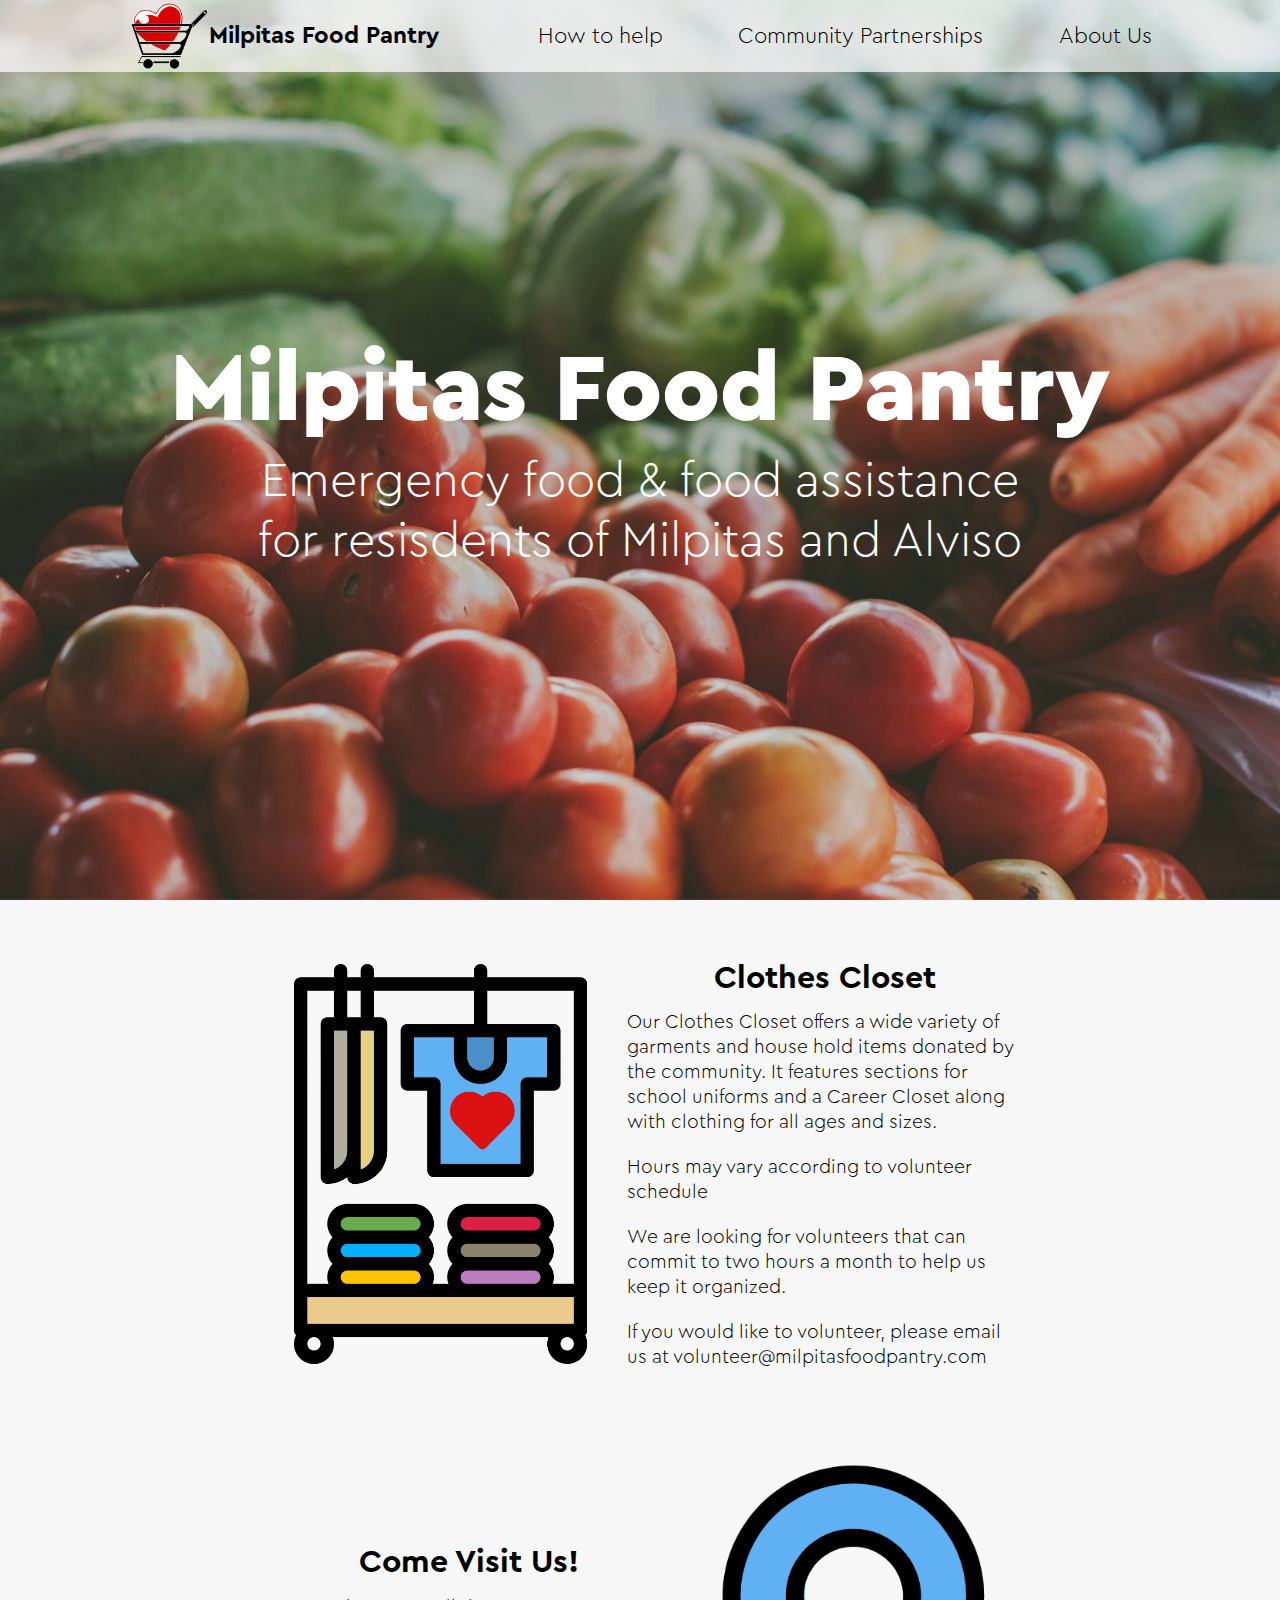
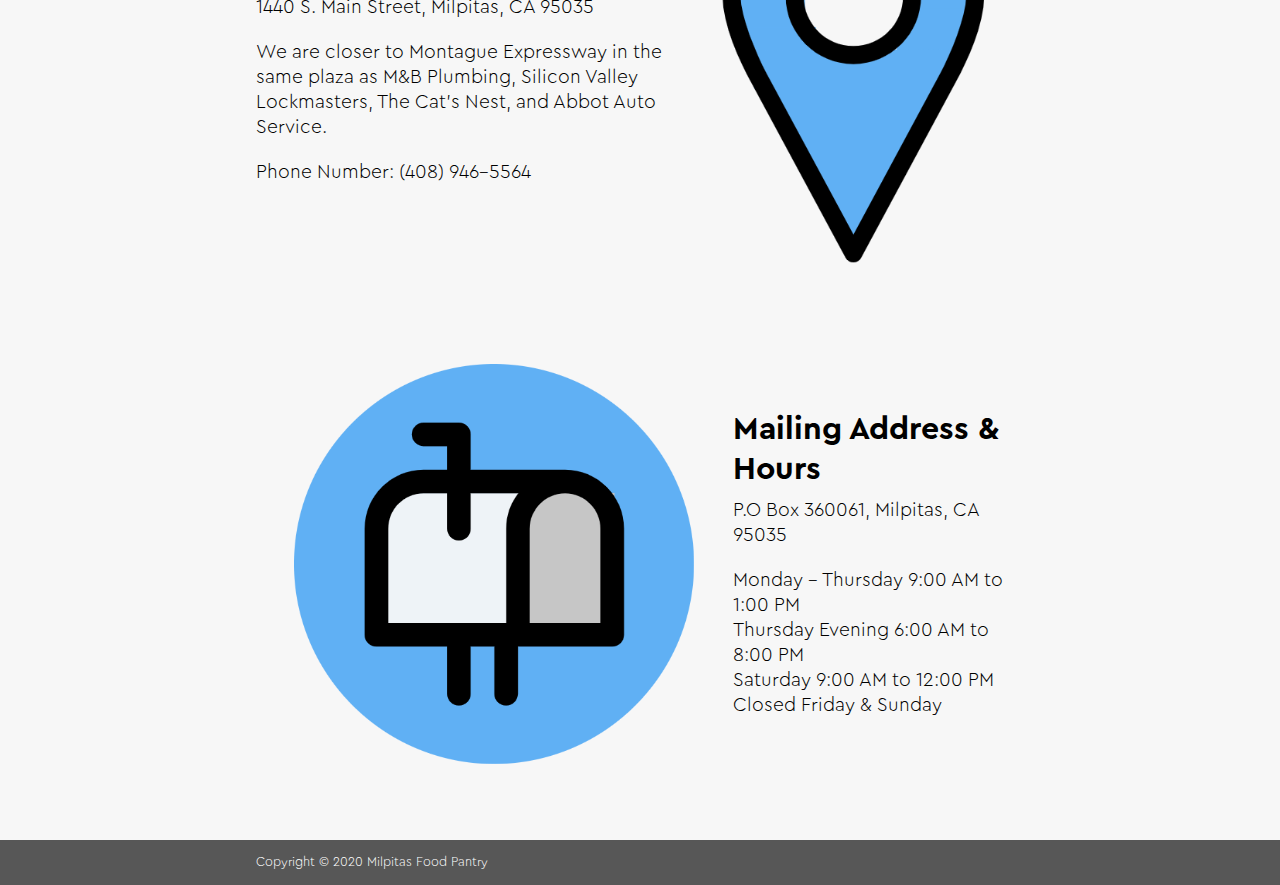
==== index.html @ e9c60dd5 "Add files via upload" ====
<!DOCTYPE html>
<html lang="en">
<head>
    <meta charset="UTF-8">
    <meta name="viewport" content="width=device-width, initial-scale=1.0">

    <!-- Custom CSS -->
    <link rel="stylesheet" href="css/master.css" type="text/css">
    <link rel="stylesheet" href="css/hero.css" type="text/css">
    <link rel="stylesheet" href="css/navbar.css" type="text/css">
    <link rel="stylesheet" href="css/info.css" type="text/css">
    <!-- Custom CSS-->

    <title>Milpitas Food Pantry</title>
</head>

<body>

    <!-- Navbar -->
    <nav>
        <div class="nav-item-container">
            <div class="logo">
                <a href="index.html">
                    <img src="icons/mfp-logo.png" alt="Milpitas Food Pantry Logo">
                    <h4>Milpitas Food Pantry</h4>
                </a>
            </div>
            <ul class="nav-links">
                <li><a href="pages/howtohelp.html">How to help</a></li>
                <li><a href="pages/community.html">Community Partnerships</a></li>
                <li><a href="pages/aboutus.html">About Us</a></li>
            </ul>
            <div class="burger">
                <div id="line1"></div>
                <div id="line2"></div>
                <div id="line3"></div>
            </div>
        </div>
    </nav>
    <!-- End Navbar -->

    <main>
        <!-- Start Hero Section -->
        <section id="heroHome" class="parallaxBG">
            <div class="heroInfo">
                <h1>Milpitas Food Pantry</h1>
                <p>Emergency food & food assistance for resisdents of Milpitas and Alviso</p>
            </div>
        </section>
        <!-- End Hero Section -->

        <!-- Start Info -->
        <section class="container">

            <!-- Clothes Closet -->
            <div class="subContainer">
                <img src="icons/clothes-closet.png" alt="Clothes Closet Icon" class="icon" id="ccicon">
                <div class="info-container">
                    <h2>Clothes Closet</h2>
                    <div class="infoGroup">
                        <p>Our Clothes Closet offers a wide variety of garments and house hold items donated by the community. It features sections for school uniforms and a Career Closet along with clothing for all ages and sizes.</p>
                        <br>
                        <p>Hours may vary according to volunteer schedule</p>
                        <br>
                        <p>We are looking for volunteers that can commit to two hours a month to help us keep it organized.</p>
                        <br>
                        <p>If you would like to volunteer, please email us at volunteer@milpitasfoodpantry.com</p>
                    </div>
                </div>
            </div>

            <!-- Come Visit Us! -->
            <div class="subContainer" id="reverseOrder">
                <div class="info-container">
                    <h2>Come Visit Us!</h2>
                    <div class="infoGroup">
                        <p>1440 S. Main Street, Milpitas, CA 95035</p>
                        <br>
                        <p>We are closer to Montague Expressway in the same plaza as M&B Plumbing, Silicon Valley Lockmasters, The Cat's Nest, and Abbot Auto Service.</p>
                        <br>
                        <p>Phone Number: (408) 946-5564</p>
                    </div>
                </div>
                <img src="icons/mapPointer.png" alt="map pointer icon" class="icon" id="mpicon">
            </div>

            <!-- Mailing Address & Hours -->
            <div class="subContainer">
                <img src="icons/mailbox.png" alt="mailbox icon" class="icon" id="mbicon">
                <div class="info-container">
                    <h2 class="leftAlign">Mailing Address & Hours</h2>
                    <div class="infoGroup">
                        <p>P.O Box 360061, Milpitas, CA 95035</p>
                        <br>
                        <p>Monday - Thursday 9:00 AM to 1:00 PM</p>
                        <p>Thursday Evening 6:00 AM to 8:00 PM</p>
                        <p>Saturday 9:00 AM to 12:00 PM</p>
                        <p>Closed Friday & Sunday</p>
                    </div>
                </div>
            </div>
        </section>


         <!-- End Info-->
    </main>

    <!-- Start Footer -->
    <footer>
        <div>
            <p>Copyright &copy; 2020 Milpitas Food Pantry</p>
        </div>
    </footer>
    <!-- End Footer -->

    <script src="js/app.js"></script>
</body>

</html>
---- css/master.css ----
@font-face {
    font-family: "Cera Pro";
    src: url("Fonts/Cera\ Pro\ Medium.otf");
}

@font-face {
    font-family: "Cera Pro Bold";
    src: url("Fonts/Cera\ Pro\ Bold.otf");
}

@font-face {
    font-family: "Cera Pro Black";
    src: url("Fonts/Cera\ Pro\ Black.otf");
}

@font-face {
    font-family: "Cera Pro Light";
    src: url("Fonts/Cera\ Pro\ Light.otf");
}

@import url('https://fonts.googleapis.com/css2?family=Montserrat&display=swap');

* {
    margin: 0;
    padding: 0;
    box-sizing: border-box;
}

body {
    background-color: #F7F7F7;
    max-width: 100vw;
    font-family: 'Cera Pro Light', sans-serif;
}

.container {
    width: 60%;
    display: block;
    margin: auto;
    margin-top: 2%;
    justify-content: space-between;
}

.subContainer {
    margin-top: 3%;
    display: flex;
}

.info-container .leftAlign {
    text-align: left;
}

/* FOOTER */
footer {
    color: white;
    background-color: #575757;
    margin-top: 3%;
    height: 5vh;
}

footer div {
    width: 60%;
    margin: auto;
    display: flex;
    justify-content: space-between;
    align-items: center;
    height: 100%;
    font-size: 1vw;
}

@media screen and (max-width: 1024px) { 
    footer {
        margin-top: 5%;
    }
    footer div {
        width: 80%;
        font-size: 2vw;
    }
}
---- css/hero.css ----
/* HERO SECTION STYLING */

/* HOME PAGE */
#heroHome {
    background-image: url("../images/homeDark.jpg");
    display: flex;
    flex-direction: column;
    justify-content: center;
    align-items: center;
}

/* HOW TO HELP */
#heroHTH {
    background-image: url("../images/hth.jpg");
    display: flex;
    flex-direction: column;
    justify-content: center;
    align-items: center;
}

/* COMMUNITY PARTNERSHIPS */
#heroCP {
    background-image: url("../images/community.jpg");
    display: flex;
    flex-direction: column;
    justify-content: center;
    align-items: center;
}

/* ABOUT US */
#heroAbout {
    background-image: url("../images/about-us.jpg");
    display: flex;
    flex-direction: column;
    justify-content: center;
    align-items: center;
}

.parallaxBG {
    min-height: 100vh;
    background-position: center;
    background-attachment: fixed;
    background-size: cover;
}

.heroInfo {
    color: white;
    text-align: center;
}

.heroInfo h1 {
    font-family: 'Cera Pro Black';
    font-size: 96px;
}

.heroInfo p {
    font-family: 'Cera Pro Light';
    font-size: 48px;
    width: 60%;
    margin: auto;
}

.heroInfo .singleLine {
    width: 100%;
}

/* RESPONSIVE HERO SECTION */

/* For Tablets */
@media screen and (max-width: 1024px) { 
    .heroInfo h1 {
        font-size: 84px;
    }

    .heroInfo p {
        margin: auto;
        width: 80%;
        font-size: 48px;
    }
}

@media screen and (max-width: 768px) { 
    .heroInfo h1 {
        font-size: 48px;
    }

    .heroInfo p {
        font-size: 26px;
    }
}
/* END RESPONSIVE HERO SECTION*/

/* END HERO SECTION SYLING */
---- css/navbar.css ----
/* Navbar Styling */
nav {
    background-color: rgba(255, 255, 255, 0.70);
    position: absolute;
    width: 100vw;
    font-family: 'Cera Pro Bold', sans-serif;
}

.nav-item-container {
    width: 80%;
    display: flex;
    justify-content: space-between;
    align-items: center;
    min-height: 8vh;
    margin: auto;
}

.logo {
    display: flex;
    align-items: center;
}

.logo img{
    height: 70px;
}

.logo a {
    color: black;
    text-decoration: none;
    display: flex;
    align-items: center;
}

.logo h4 {
    font-size: 24px;
    font-weight: 700;
}

.nav-links {
    display: flex;
    justify-content: space-between;
    width: 35%;
    font-size: 22px;
    font-family: 'Cera Pro Light', sans-serif;
}

.nav-links li{
    list-style: none;
}

.nav-links a {
    color: black;
    text-decoration: none;
}

/* END OF NAV BAR STYLING */

/* BURGER MENU STYLING*/
.burger {
    display: none;
    cursor: pointer;
}

.burger div {
    width: 25px;
    height: 3px;
    background-color: black;
    margin: 5px;
    transition: all 0.3s ease;
}
/* END OF BURGER MENU STYLING */

/* RESPONSIVE NAV BAR STYLING*/
/* For Keeping Spacing Between Links*/
@media screen and (max-width: 1700px) { 
    .nav-links {
        width: 60%;
    }
}

/* For Tablets */
@media screen and (max-width: 1024px) { 
    body {
        overflow-x: hidden;
    }
    .nav-item-container {
        width: 90%;
    }
    .logo img {
        height: 60px;
    }
    .logo h4 {
        font-size: 30px;
    }
    .nav-links {
        position: fixed;
        right: 0;
        height: 92vh;
        top: 8vh;
        display: flex;
        width: 60%;
        flex-direction: column;
        justify-content: space-around;
        align-items: center;
        transform: translateX(100%);
        transition: transform 0.3s ease-in;
        background-color: rgba(255, 255, 255, 0.80);
    }
    .nav-links li {
        text-align: center;
        font-size: 36px;
        opacity: 0;
    }
    .burger {
        display: block;
    }
}

/* For phones*/
@media screen and (max-width: 768px) { 
    .logo img {
        height: 30px;
    }
    .logo h4 {
        font-size: 18px;
    }
    .nav-links li {
        font-size: 24px;
    }
}

/* END OF RESPONSIVE NAV BAR STYLING*/

/* FOR BURGER ANIMATIONS */
.nav-active {
    transform: translateX(0);
}

@keyframes navLinkFade {
    from {
        opacity: 0;
        transform: translateX(50px);
    }
    to {
        opacity: 1;
        transform: translateX(0);
    }
}

.toggle #line1 {
    transform: rotate(-45deg) translate(-5px, 6px);
}
.toggle #line2 {
    opacity: 0;
}
.toggle #line3 {
    transform: rotate(45deg) translate(-5px, -6px);
}
/* END OF BURGER ANIMATIONS */
---- css/info.css ----
/* START INFO STYLING */
.icon{
    height: 400px;
    margin: 5%;
}
.info-container {
    display: flex;
    flex-direction: column;
    justify-content: center;
    margin: auto;
    width: 60%;
    flex: 1;
}
.info-container h2 {
    text-align: center;
    font-size: 2.5vw;
    font-family: 'Cera Pro Bold', sans-serif;
    margin-bottom: 3%;
}
.info-container p {
    font-size: 1.5vw;
}

.infoGroup a {
    color: black;
    text-decoration: none;
    font-size: 1.5vw;
}

#leftAlign {
    text-align: left;
}

/* END INFO STYLING */

/* RESPONSIVE ICONS AND LAYOUT */
@media screen and (max-width: 1024px) { 
    .container {
        width: 80%;
    }
    .subContainer {
        flex-direction: column;
        width: 100%;
        margin-top: 5vh;
        justify-content: center;
        align-items: center;
    }
    .info-container .leftAlign {
        text-align: center;
    }
    #reverseOrder {
        flex-direction: column-reverse;
    }
    .info-container {
        width: 100%;
    }
    .info-container h2 {
        font-size: 6vw;
        width: 100%;
    }
    .info-container p, .infoGroup a {
        font-size: 3vw;
    }
    #ccicon {
        height: auto;
        width: 40%;
    }
    #mpicon {
        height: auto;
        width: 30%;
    }
    #mbicon {
        height: auto;
        width: 45%;
    }
}

@media screen and (max-width: 768px) { 
    .info-container h2 {
        font-size: 8vw;
    }
    .info-container p, .infoGroup a {
        font-size: 4vw;
    }
    #ccicon {
        height: auto;
        width: 50%;
    }
}
/* END RESPONSIVE ICONS AND LAYOUT */
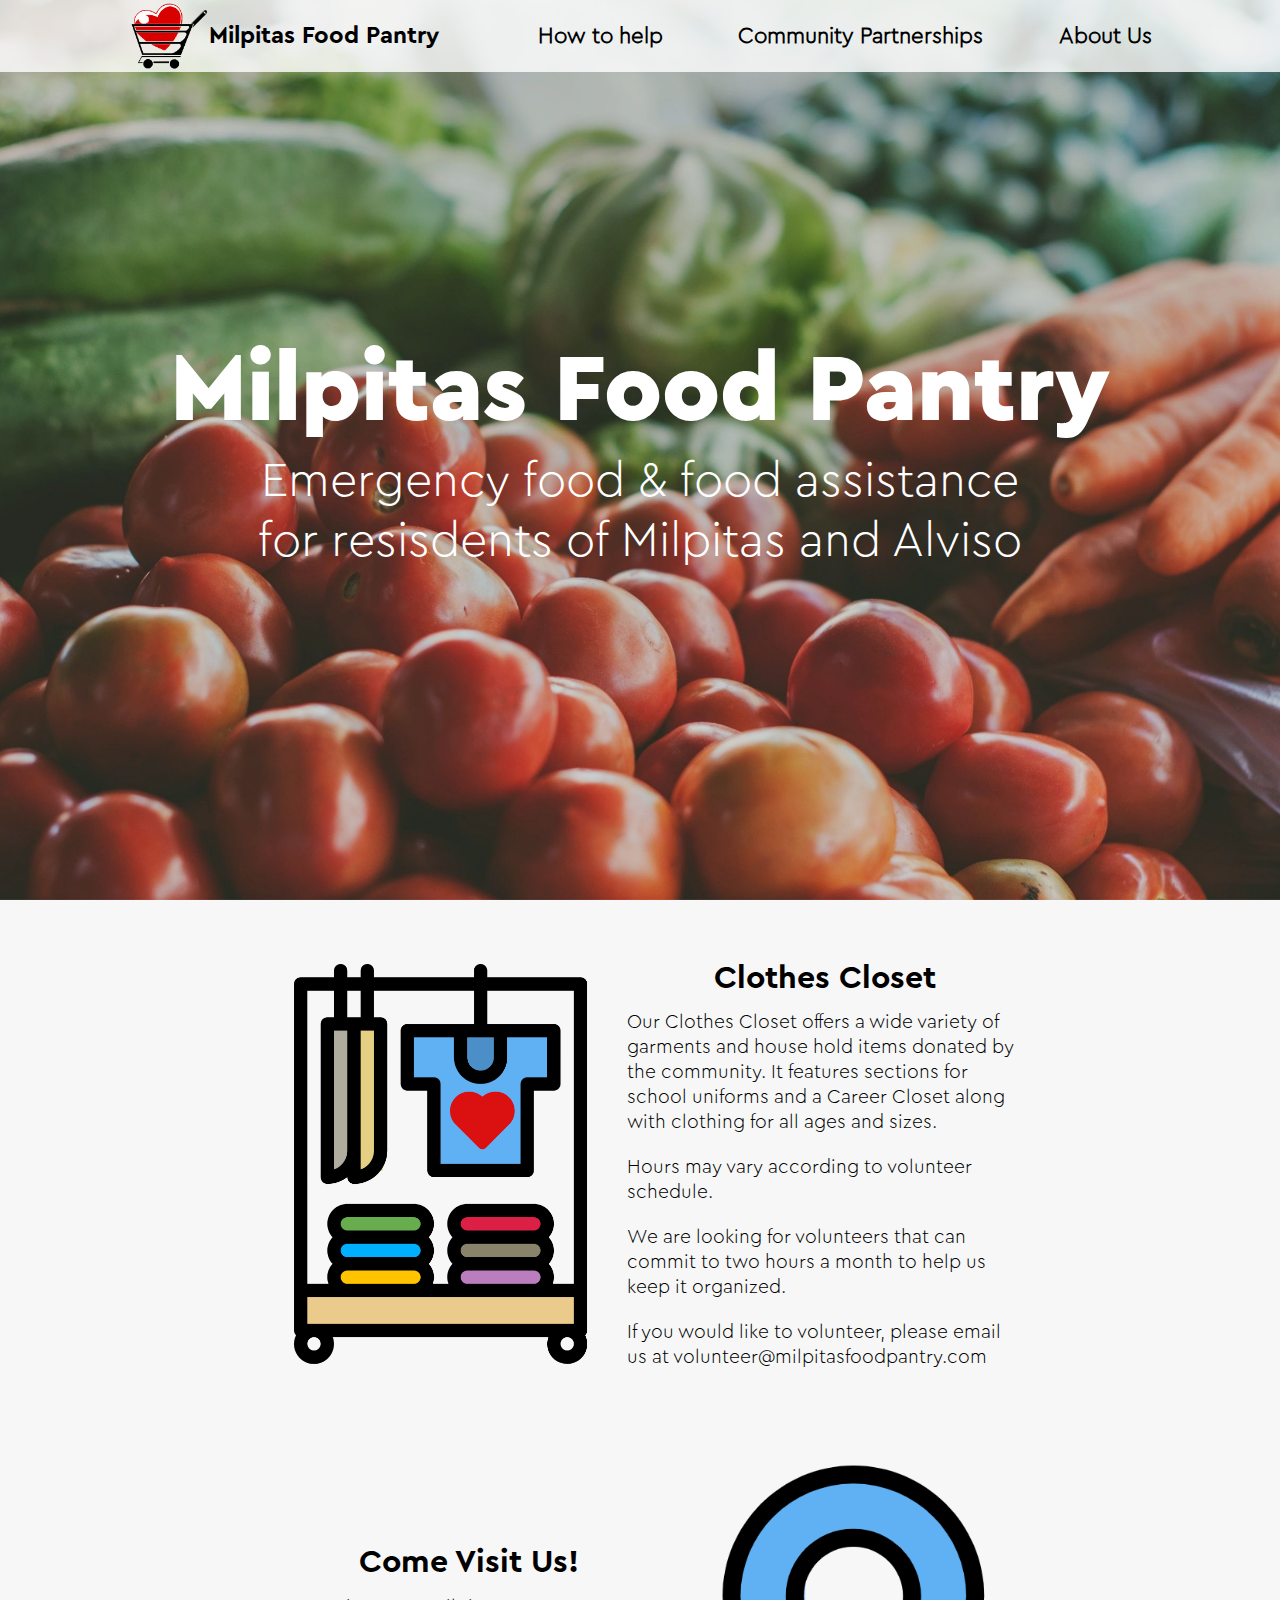
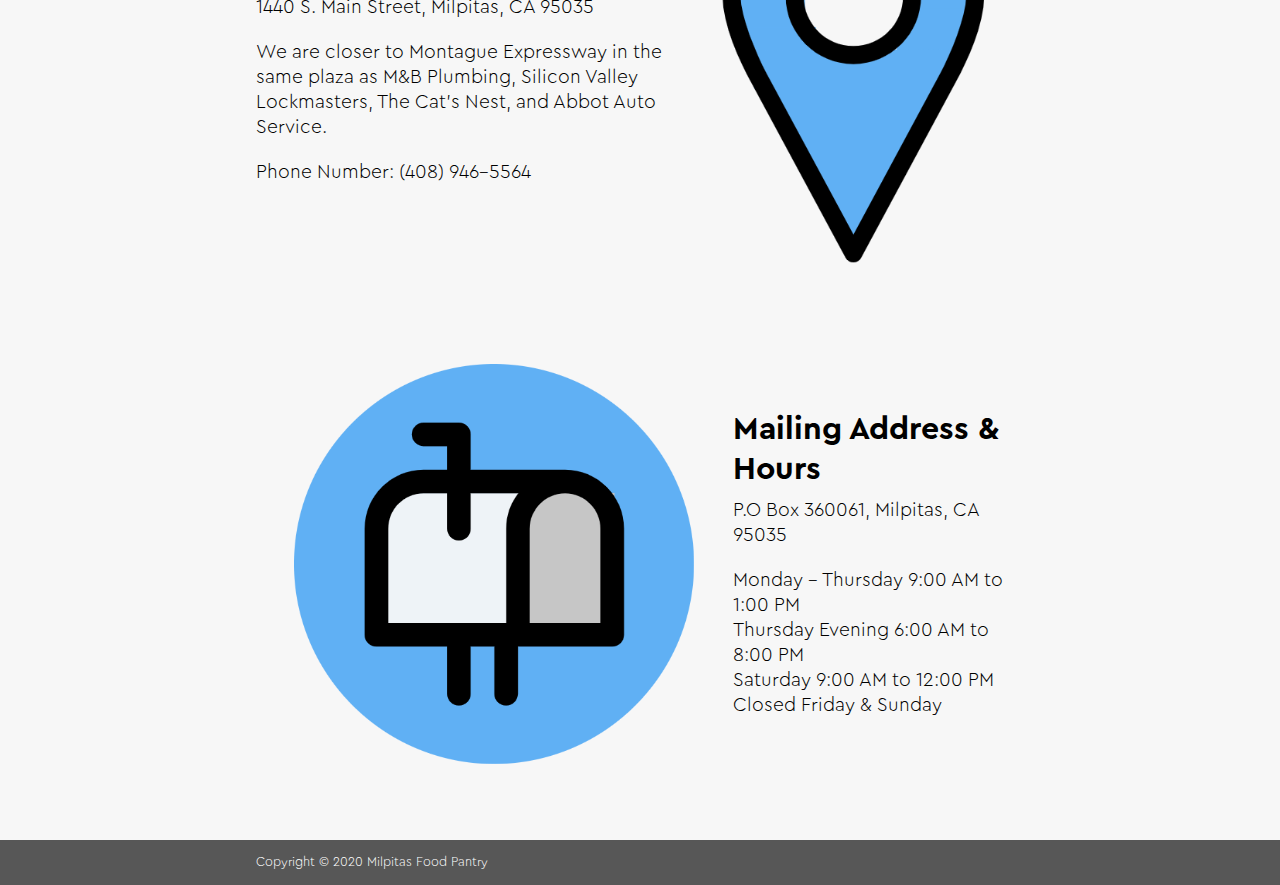
==== commit ee6ee61c: "fixed spelling errors" ====
--- a/index.html
+++ b/index.html
@@ -10,6 +10,8 @@
     <link rel="stylesheet" href="css/navbar.css" type="text/css">
     <link rel="stylesheet" href="css/info.css" type="text/css">
     <!-- Custom CSS-->
+
+    <link rel="shortcut icon" type="image/png" href="icons/mfp-logo.png"/>
 
     <title>Milpitas Food Pantry</title>
 </head>
@@ -60,7 +62,7 @@
                     <div class="infoGroup">
                         <p>Our Clothes Closet offers a wide variety of garments and house hold items donated by the community. It features sections for school uniforms and a Career Closet along with clothing for all ages and sizes.</p>
                         <br>
-                        <p>Hours may vary according to volunteer schedule</p>
+                        <p>Hours may vary according to volunteer schedule.</p>
                         <br>
                         <p>We are looking for volunteers that can commit to two hours a month to help us keep it organized.</p>
                         <br>
--- a/css/master.css
+++ b/css/master.css
@@ -26,10 +26,15 @@
     box-sizing: border-box;
 }
 
+html, body {
+    overflow-x: hidden;
+}
+
 body {
     background-color: #F7F7F7;
     max-width: 100vw;
     font-family: 'Cera Pro Light', sans-serif;
+    /* overflow-x: hidden; */
 }
 
 .container {
@@ -73,6 +78,6 @@
     }
     footer div {
         width: 80%;
-        font-size: 2vw;
+        font-size: 3vw;
     }
 }--- a/css/hero.css
+++ b/css/hero.css
@@ -87,6 +87,10 @@
     .heroInfo p {
         font-size: 26px;
     }
+
+    #heroAbout {
+        background-position: 75% 50%;
+    }
 }
 /* END RESPONSIVE HERO SECTION*/
 
--- a/css/navbar.css
+++ b/css/navbar.css
@@ -1,9 +1,10 @@
 /* Navbar Styling */
 nav {
-    background-color: rgba(255, 255, 255, 0.70);
+    background-color: rgba(255, 255, 255, 0.80);
     position: absolute;
     width: 100vw;
     font-family: 'Cera Pro Bold', sans-serif;
+    font-weight: 700;
 }
 
 .nav-item-container {
@@ -95,10 +96,10 @@
     .nav-links {
         position: fixed;
         right: 0;
-        height: 92vh;
+        height: 35vh;
         top: 8vh;
         display: flex;
-        width: 60%;
+        width: 100%;
         flex-direction: column;
         justify-content: space-around;
         align-items: center;
@@ -117,7 +118,7 @@
 }
 
 /* For phones*/
-@media screen and (max-width: 768px) { 
+@media screen and (max-width: 767px) { 
     .logo img {
         height: 30px;
     }
@@ -134,6 +135,10 @@
 /* FOR BURGER ANIMATIONS */
 .nav-active {
     transform: translateX(0);
+}
+
+.no-scroll {
+    overflow: hidden;
 }
 
 @keyframes navLinkFade {
